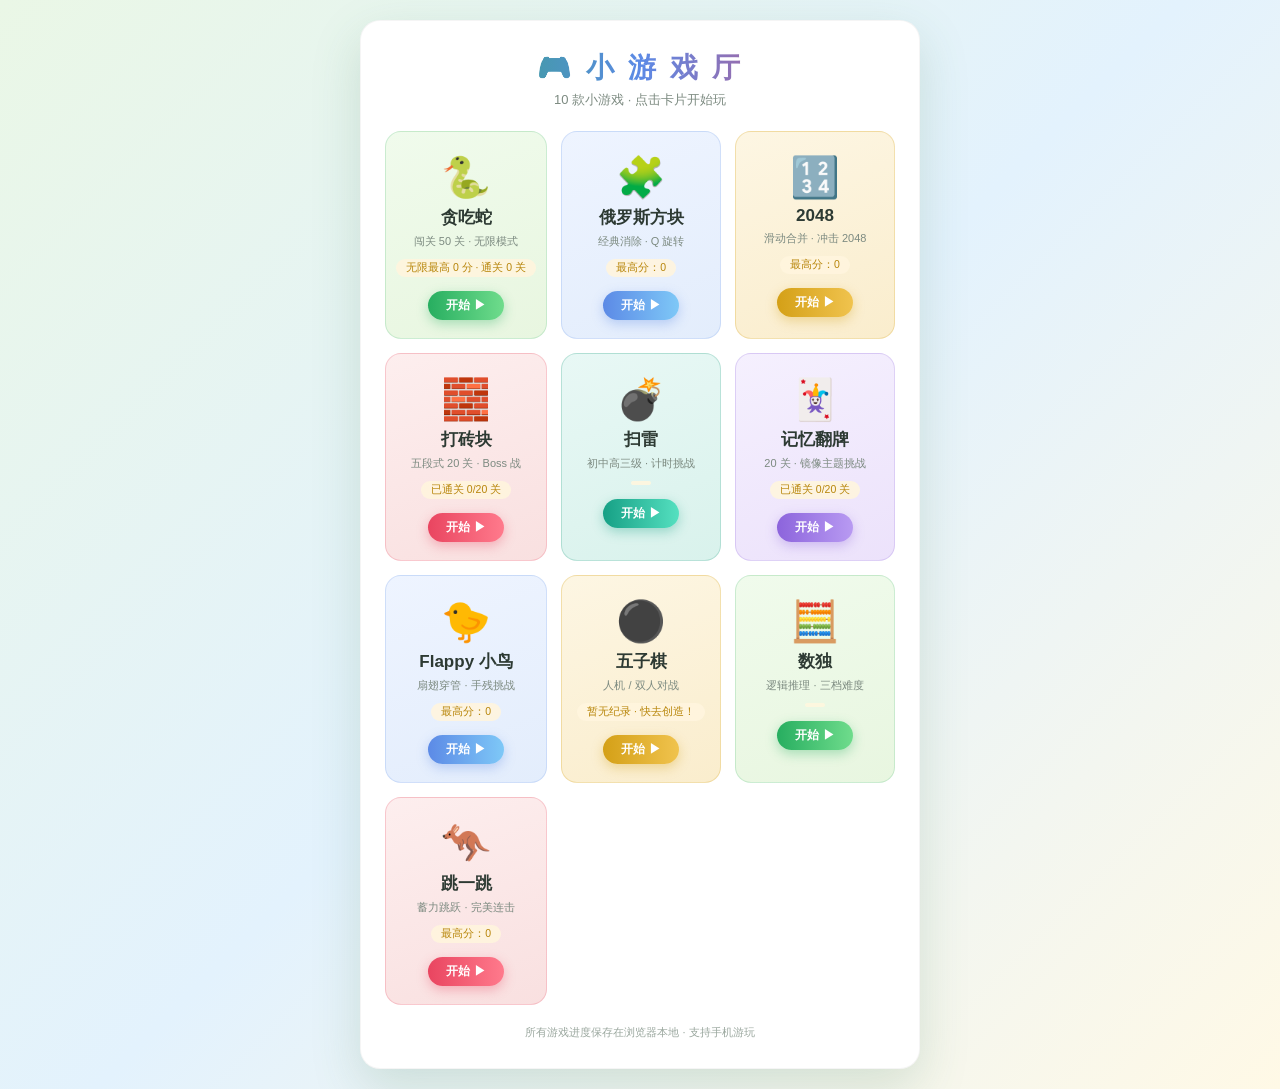
==== index.html @ 88575f94 "游戏大厅：10款小游戏（贪吃蛇/俄罗斯方块/2048/打砖块/扫雷/记忆翻牌/Flappy/五子棋/数独/跳一跳）" ====
<!DOCTYPE html>
<html lang="zh-CN">
<head>
<meta charset="UTF-8">
<meta name="viewport" content="width=device-width, initial-scale=1.0">
<title>小游戏厅</title>
<link rel="stylesheet" href="style.css?v=2">
</head>
<body>
<div class="app">
  <div class="card">
    <h1>🎮 小 游 戏 厅</h1>
    <div class="sub">10 款小游戏 · 点击卡片开始玩</div>

    <div class="games">
      <a class="game-card g-green" href="snake/index.html">
        <div class="ico">🐍</div><div class="nm">贪吃蛇</div>
        <div class="ds">闯关 50 关 · 无限模式</div>
        <div class="stat" id="snakeStat">加载中…</div>
        <div class="play">开始 ▶</div>
      </a>
      <a class="game-card g-blue" href="tetris/index.html">
        <div class="ico">🧩</div><div class="nm">俄罗斯方块</div>
        <div class="ds">经典消除 · Q 旋转</div>
        <div class="stat" id="tetrisStat">加载中…</div>
        <div class="play">开始 ▶</div>
      </a>
      <a class="game-card g-gold" href="game2048/index.html">
        <div class="ico">🔢</div><div class="nm">2048</div>
        <div class="ds">滑动合并 · 冲击 2048</div>
        <div class="stat" id="g2048Stat">加载中…</div>
        <div class="play">开始 ▶</div>
      </a>
      <a class="game-card g-red" href="breakout/index.html">
        <div class="ico">🧱</div><div class="nm">打砖块</div>
        <div class="ds">五段式 20 关 · Boss 战</div>
        <div class="stat" id="breakoutStat">加载中…</div>
        <div class="play">开始 ▶</div>
      </a>
      <a class="game-card g-teal" href="minesweeper/index.html">
        <div class="ico">💣</div><div class="nm">扫雷</div>
        <div class="ds">初中高三级 · 计时挑战</div>
        <div class="stat" id="minesStat">加载中…</div>
        <div class="play">开始 ▶</div>
      </a>
      <a class="game-card g-purple" href="memory/index.html">
        <div class="ico">🃏</div><div class="nm">记忆翻牌</div>
        <div class="ds">20 关 · 镜像主题挑战</div>
        <div class="stat" id="memoryStat">加载中…</div>
        <div class="play">开始 ▶</div>
      </a>
      <a class="game-card g-blue" href="flappy/index.html">
        <div class="ico">🐤</div><div class="nm">Flappy 小鸟</div>
        <div class="ds">扇翅穿管 · 手残挑战</div>
        <div class="stat" id="flappyStat">加载中…</div>
        <div class="play">开始 ▶</div>
      </a>
      <a class="game-card g-gold" href="gomoku/index.html">
        <div class="ico">⚫</div><div class="nm">五子棋</div>
        <div class="ds">人机 / 双人对战</div>
        <div class="stat" id="gomokuStat">加载中…</div>
        <div class="play">开始 ▶</div>
      </a>
      <a class="game-card g-green" href="sudoku/index.html">
        <div class="ico">🧮</div><div class="nm">数独</div>
        <div class="ds">逻辑推理 · 三档难度</div>
        <div class="stat" id="sudokuStat">加载中…</div>
        <div class="play">开始 ▶</div>
      </a>
      <a class="game-card g-red" href="jump/index.html">
        <div class="ico">🦘</div><div class="nm">跳一跳</div>
        <div class="ds">蓄力跳跃 · 完美连击</div>
        <div class="stat" id="jumpStat">加载中…</div>
        <div class="play">开始 ▶</div>
      </a>
    </div>

    <div class="foot">所有游戏进度保存在浏览器本地 · 支持手机游玩</div>
  </div>
</div>
<script src="script.js?v=2"></script>
</body>
</html>
---- style.css ----
:root {
  --panel: #ffffff;
  --text: #2d3a33;
  --muted: #7c8a80;
}
* { box-sizing: border-box; margin: 0; padding: 0; }
body {
  font-family: "Segoe UI","PingFang SC","Microsoft YaHei",sans-serif;
  background: linear-gradient(135deg, #eaf7e6 0%, #e3f2fd 50%, #fff9e6 100%);
  color: var(--text);
  min-height: 100vh;
  display: flex; align-items: center; justify-content: center;
  padding: 20px;
}
.card {
  width: min(94vw, 560px);
  background: var(--panel);
  border-radius: 20px;
  padding: 28px 24px;
  box-shadow: 0 18px 50px rgba(60,120,80,0.18);
  border: 1px solid rgba(0,0,0,0.04);
  text-align: center;
}
h1 {
  font-size: 28px; letter-spacing: 3px; margin-bottom: 4px;
  background: linear-gradient(90deg,#27ae60,#5c8ae6,#e94560);
  -webkit-background-clip: text; background-clip: text; color: transparent;
}
.sub { font-size: 13px; color: var(--muted); margin-bottom: 22px; }

.games { display: grid; grid-template-columns: repeat(3, 1fr); gap: 14px; }
@media (max-width: 560px) { .games { grid-template-columns: repeat(2, 1fr); } }

.game-card {
  display: flex; flex-direction: column; align-items: center; gap: 5px;
  border-radius: 16px;
  padding: 22px 10px 18px;
  text-decoration: none;
  color: var(--text);
  transition: transform .15s, box-shadow .2s;
}
.g-green { background: linear-gradient(160deg, #f0fbec, #e8f6e0); border: 1px solid rgba(39,174,96,0.18); }
.g-blue  { background: linear-gradient(160deg, #eef4ff, #e3edfc); border: 1px solid rgba(92,138,230,0.2); }
.g-gold  { background: linear-gradient(160deg, #fdf6e3, #faedcd); border: 1px solid rgba(212,160,23,0.25); }
.g-red   { background: linear-gradient(160deg, #fdeeee, #f9e0e0); border: 1px solid rgba(233,69,96,0.22); }
.g-teal  { background: linear-gradient(160deg, #e8f8f5, #d9f2ec); border: 1px solid rgba(26,150,120,0.22); }
.g-purple{ background: linear-gradient(160deg, #f5f0fe, #ece2fb); border: 1px solid rgba(140,100,220,0.22); }
.game-card:hover {
  transform: translateY(-4px);
  box-shadow: 0 12px 30px rgba(60,120,80,0.22);
}
.game-card .ico { font-size: 40px; }
.game-card .nm { font-size: 17px; font-weight: 800; }
.game-card .ds { font-size: 11px; color: var(--muted); }
.game-card .stat {
  font-size: 10.5px; color: #b8860b; background: rgba(255,246,222,0.9);
  border-radius: 999px; padding: 2px 10px; margin-top: 5px;
  max-width: 100%; overflow: hidden; text-overflow: ellipsis; white-space: nowrap;
}
.game-card .play {
  margin-top: 9px; font-size: 12px; font-weight: 700; color: #fff;
  background: linear-gradient(90deg,#27ae60,#6fdc8c);
  border-radius: 999px; padding: 6px 18px;
  box-shadow: 0 4px 12px rgba(39,174,96,0.35);
}
.g-blue .play { background: linear-gradient(90deg,#5c8ae6,#7ec8f7); box-shadow: 0 4px 12px rgba(92,138,230,0.35); }
.g-gold .play { background: linear-gradient(90deg,#d4a017,#f0c34e); box-shadow: 0 4px 12px rgba(212,160,23,0.35); }
.g-red .play { background: linear-gradient(90deg,#e94560,#ff7a8c); box-shadow: 0 4px 12px rgba(233,69,96,0.35); }
.g-teal .play { background: linear-gradient(90deg,#16a085,#55e0c0); box-shadow: 0 4px 12px rgba(22,160,133,0.35); }
.g-purple .play { background: linear-gradient(90deg,#8c64dc,#b89af2); box-shadow: 0 4px 12px rgba(140,100,220,0.35); }
.foot { margin-top: 20px; font-size: 11px; color: #9aa79e; }
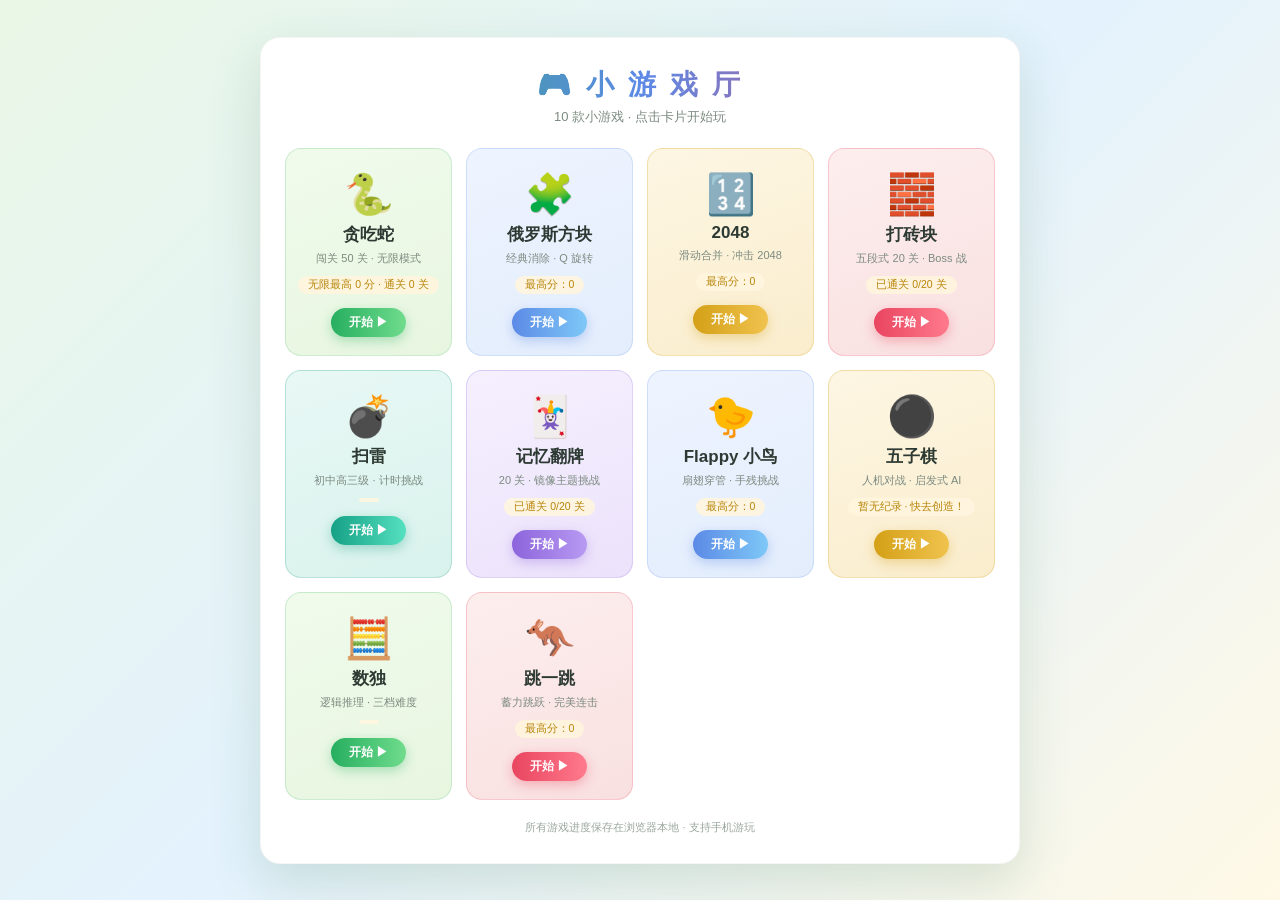
==== commit 42b178d9: "更新内容:调整了卡片样式，自适应布局" ====
--- a/index.html
+++ b/index.html
@@ -4,7 +4,7 @@
 <meta charset="UTF-8">
 <meta name="viewport" content="width=device-width, initial-scale=1.0">
 <title>小游戏厅</title>
-<link rel="stylesheet" href="style.css?v=2">
+<link rel="stylesheet" href="style.css?v=3">
 </head>
 <body>
 <div class="app">
@@ -57,7 +57,7 @@
       </a>
       <a class="game-card g-gold" href="gomoku/index.html">
         <div class="ico">⚫</div><div class="nm">五子棋</div>
-        <div class="ds">人机 / 双人对战</div>
+        <div class="ds">人机对战 · 启发式 AI</div>
         <div class="stat" id="gomokuStat">加载中…</div>
         <div class="play">开始 ▶</div>
       </a>
@@ -78,6 +78,6 @@
     <div class="foot">所有游戏进度保存在浏览器本地 · 支持手机游玩</div>
   </div>
 </div>
-<script src="script.js?v=2"></script>
+<script src="script.js?v=3"></script>
 </body>
 </html>
--- a/style.css
+++ b/style.css
@@ -13,7 +13,7 @@
   padding: 20px;
 }
 .card {
-  width: min(94vw, 560px);
+  width: min(94vw, 760px);
   background: var(--panel);
   border-radius: 20px;
   padding: 28px 24px;
@@ -28,8 +28,25 @@
 }
 .sub { font-size: 13px; color: var(--muted); margin-bottom: 22px; }
 
-.games { display: grid; grid-template-columns: repeat(3, 1fr); gap: 14px; }
-@media (max-width: 560px) { .games { grid-template-columns: repeat(2, 1fr); } }
+.games { display: grid; grid-template-columns: repeat(auto-fill, minmax(160px, 1fr)); gap: 14px; }
+
+/* 手机：加大卡片与触控目标 */
+@media (max-width: 560px) {
+  .card { padding: 22px 14px; }
+  .games { grid-template-columns: repeat(2, 1fr); gap: 12px; }
+  .game-card { padding: 26px 8px 20px; }
+  .game-card .ico { font-size: 54px; }
+  .game-card .nm { font-size: 19px; }
+  .game-card .ds { font-size: 12px; }
+  .game-card .stat { font-size: 11px; }
+  .game-card .play { font-size: 14px; padding: 10px 24px; }
+}
+/* 平板/大屏：4 列铺满 */
+@media (min-width: 900px) {
+  .games { grid-template-columns: repeat(4, 1fr); }
+  .game-card .ico { font-size: 46px; }
+  .game-card .nm { font-size: 18px; }
+}
 
 .game-card {
   display: flex; flex-direction: column; align-items: center; gap: 5px;
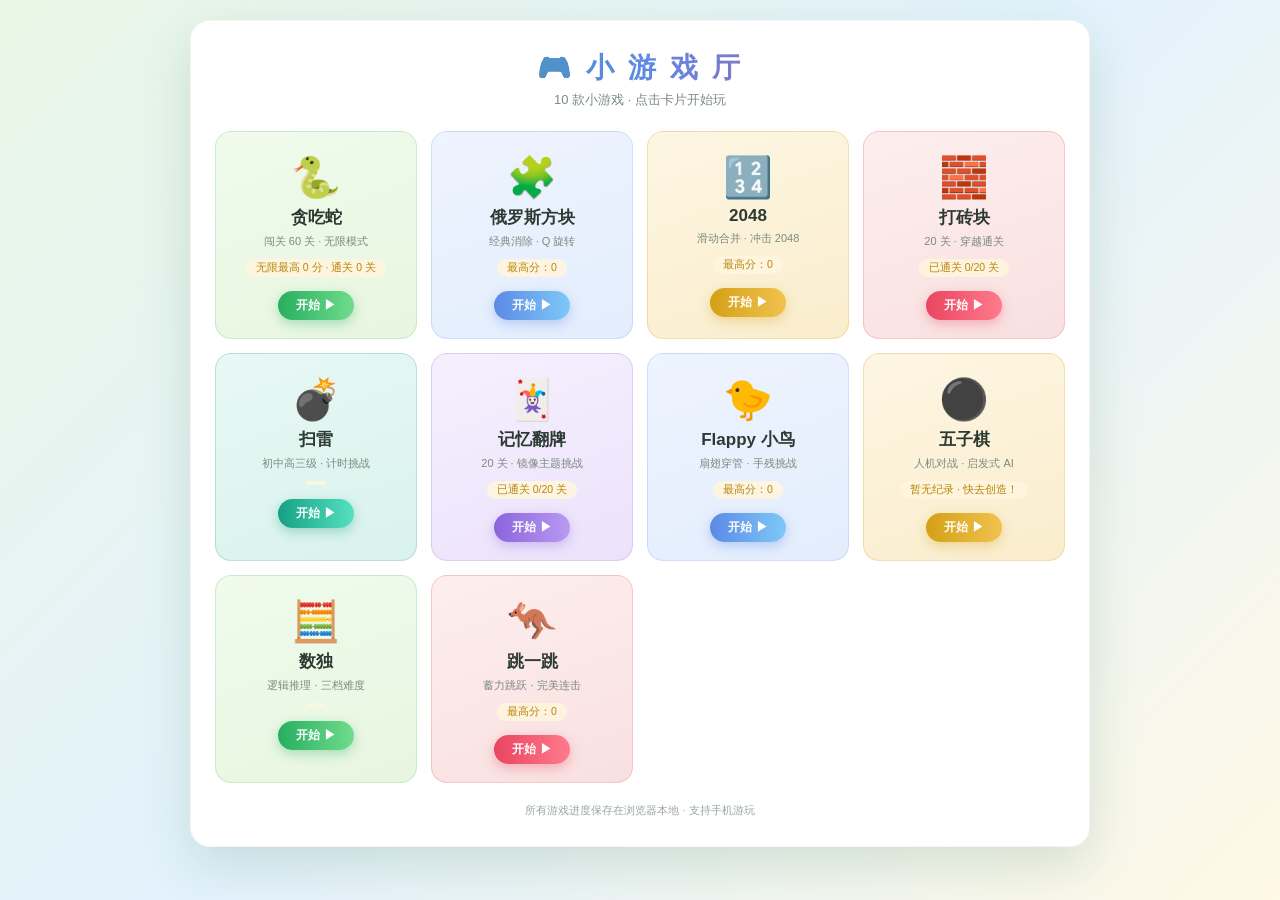
==== commit 64667aa6: "调整布局" ====
--- a/index.html
+++ b/index.html
@@ -4,7 +4,7 @@
 <meta charset="UTF-8">
 <meta name="viewport" content="width=device-width, initial-scale=1.0">
 <title>小游戏厅</title>
-<link rel="stylesheet" href="style.css?v=3">
+<link rel="stylesheet" href="style.css?v=5">
 </head>
 <body>
 <div class="app">
@@ -15,7 +15,7 @@
     <div class="games">
       <a class="game-card g-green" href="snake/index.html">
         <div class="ico">🐍</div><div class="nm">贪吃蛇</div>
-        <div class="ds">闯关 50 关 · 无限模式</div>
+        <div class="ds">闯关 60 关 · 无限模式</div>
         <div class="stat" id="snakeStat">加载中…</div>
         <div class="play">开始 ▶</div>
       </a>
@@ -33,7 +33,7 @@
       </a>
       <a class="game-card g-red" href="breakout/index.html">
         <div class="ico">🧱</div><div class="nm">打砖块</div>
-        <div class="ds">五段式 20 关 · Boss 战</div>
+        <div class="ds">20 关 · 穿越通关</div>
         <div class="stat" id="breakoutStat">加载中…</div>
         <div class="play">开始 ▶</div>
       </a>
--- a/style.css
+++ b/style.css
@@ -9,11 +9,13 @@
   background: linear-gradient(135deg, #eaf7e6 0%, #e3f2fd 50%, #fff9e6 100%);
   color: var(--text);
   min-height: 100vh;
-  display: flex; align-items: center; justify-content: center;
+  display: flex; align-items: flex-start; justify-content: center;
   padding: 20px;
 }
 .card {
-  width: min(94vw, 760px);
+  width: min(94vw, 900px);
+  max-width: 100%;
+  margin: auto;                 /* 内容超高时自动留边，不会把顶部推出视口 */
   background: var(--panel);
   border-radius: 20px;
   padding: 28px 24px;
@@ -28,28 +30,33 @@
 }
 .sub { font-size: 13px; color: var(--muted); margin-bottom: 22px; }
 
-.games { display: grid; grid-template-columns: repeat(auto-fill, minmax(160px, 1fr)); gap: 14px; }
+/* 列数完全由容器宽度决定（auto-fill），不硬编码，任何屏幕都不会撑破 */
+.games {
+  display: grid;
+  grid-template-columns: repeat(auto-fill, minmax(min(160px, 100%), 1fr));
+  gap: 14px;
+}
 
 /* 手机：加大卡片与触控目标 */
 @media (max-width: 560px) {
   .card { padding: 22px 14px; }
-  .games { grid-template-columns: repeat(2, 1fr); gap: 12px; }
-  .game-card { padding: 26px 8px 20px; }
+  .games { grid-template-columns: repeat(2, minmax(0, 1fr)); gap: 10px; }
+  .game-card { padding: 24px 6px 18px; }
   .game-card .ico { font-size: 54px; }
   .game-card .nm { font-size: 19px; }
   .game-card .ds { font-size: 12px; }
-  .game-card .stat { font-size: 11px; }
+  .game-card .stat { font-size: 10px; padding: 2px 8px; }
   .game-card .play { font-size: 14px; padding: 10px 24px; }
 }
-/* 平板/大屏：4 列铺满 */
+/* 大屏：仅放大字号，列数仍交给 auto-fill */
 @media (min-width: 900px) {
-  .games { grid-template-columns: repeat(4, 1fr); }
   .game-card .ico { font-size: 46px; }
   .game-card .nm { font-size: 18px; }
 }
 
 .game-card {
   display: flex; flex-direction: column; align-items: center; gap: 5px;
+  min-width: 0;                 /* 允许被网格列压缩，长纪录文本才能省略 */
   border-radius: 16px;
   padding: 22px 10px 18px;
   text-decoration: none;
@@ -67,12 +74,13 @@
   box-shadow: 0 12px 30px rgba(60,120,80,0.22);
 }
 .game-card .ico { font-size: 40px; }
-.game-card .nm { font-size: 17px; font-weight: 800; }
-.game-card .ds { font-size: 11px; color: var(--muted); }
+.game-card .nm { font-size: 17px; font-weight: 800; max-width: 100%; }
+.game-card .ds { font-size: 11px; color: var(--muted); max-width: 100%; overflow-wrap: anywhere; }
 .game-card .stat {
   font-size: 10.5px; color: #b8860b; background: rgba(255,246,222,0.9);
   border-radius: 999px; padding: 2px 10px; margin-top: 5px;
-  max-width: 100%; overflow: hidden; text-overflow: ellipsis; white-space: nowrap;
+  min-width: 0; max-width: 100%;
+  overflow: hidden; text-overflow: ellipsis; white-space: nowrap;
 }
 .game-card .play {
   margin-top: 9px; font-size: 12px; font-weight: 700; color: #fff;
